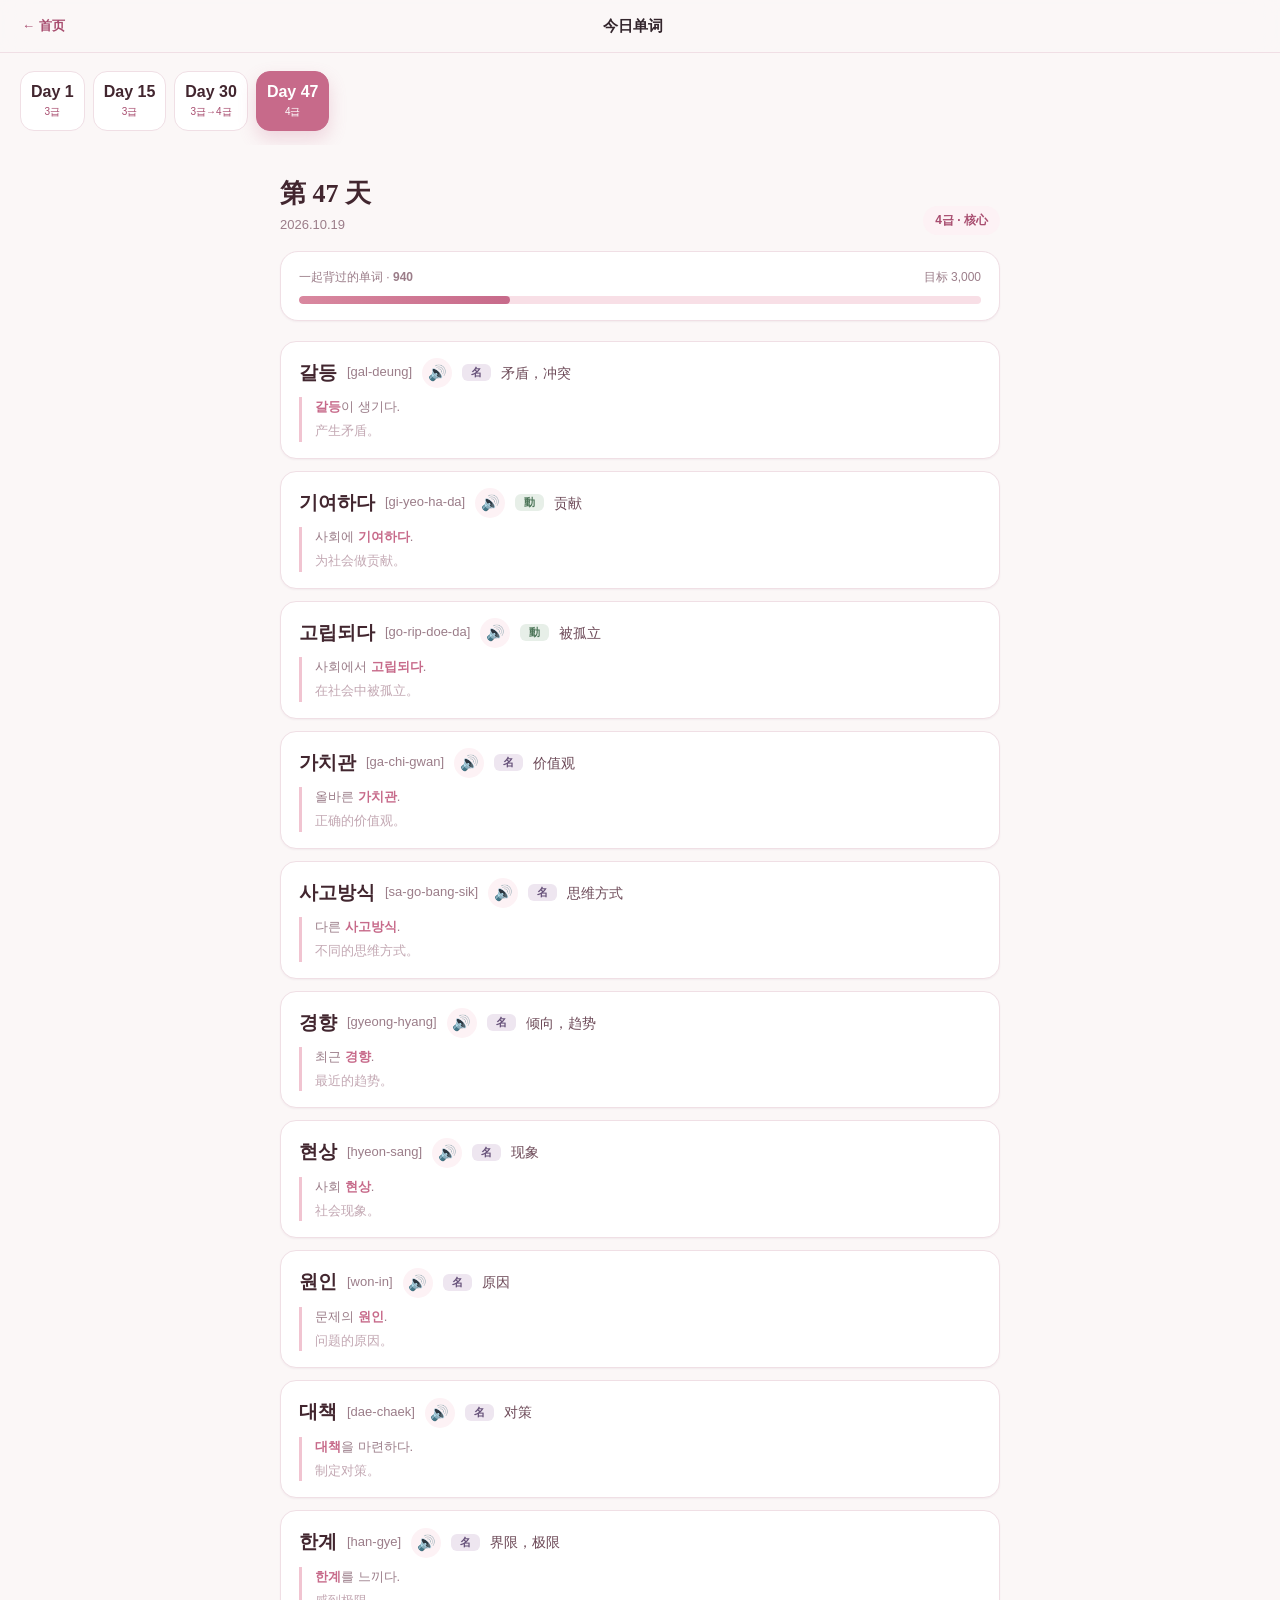
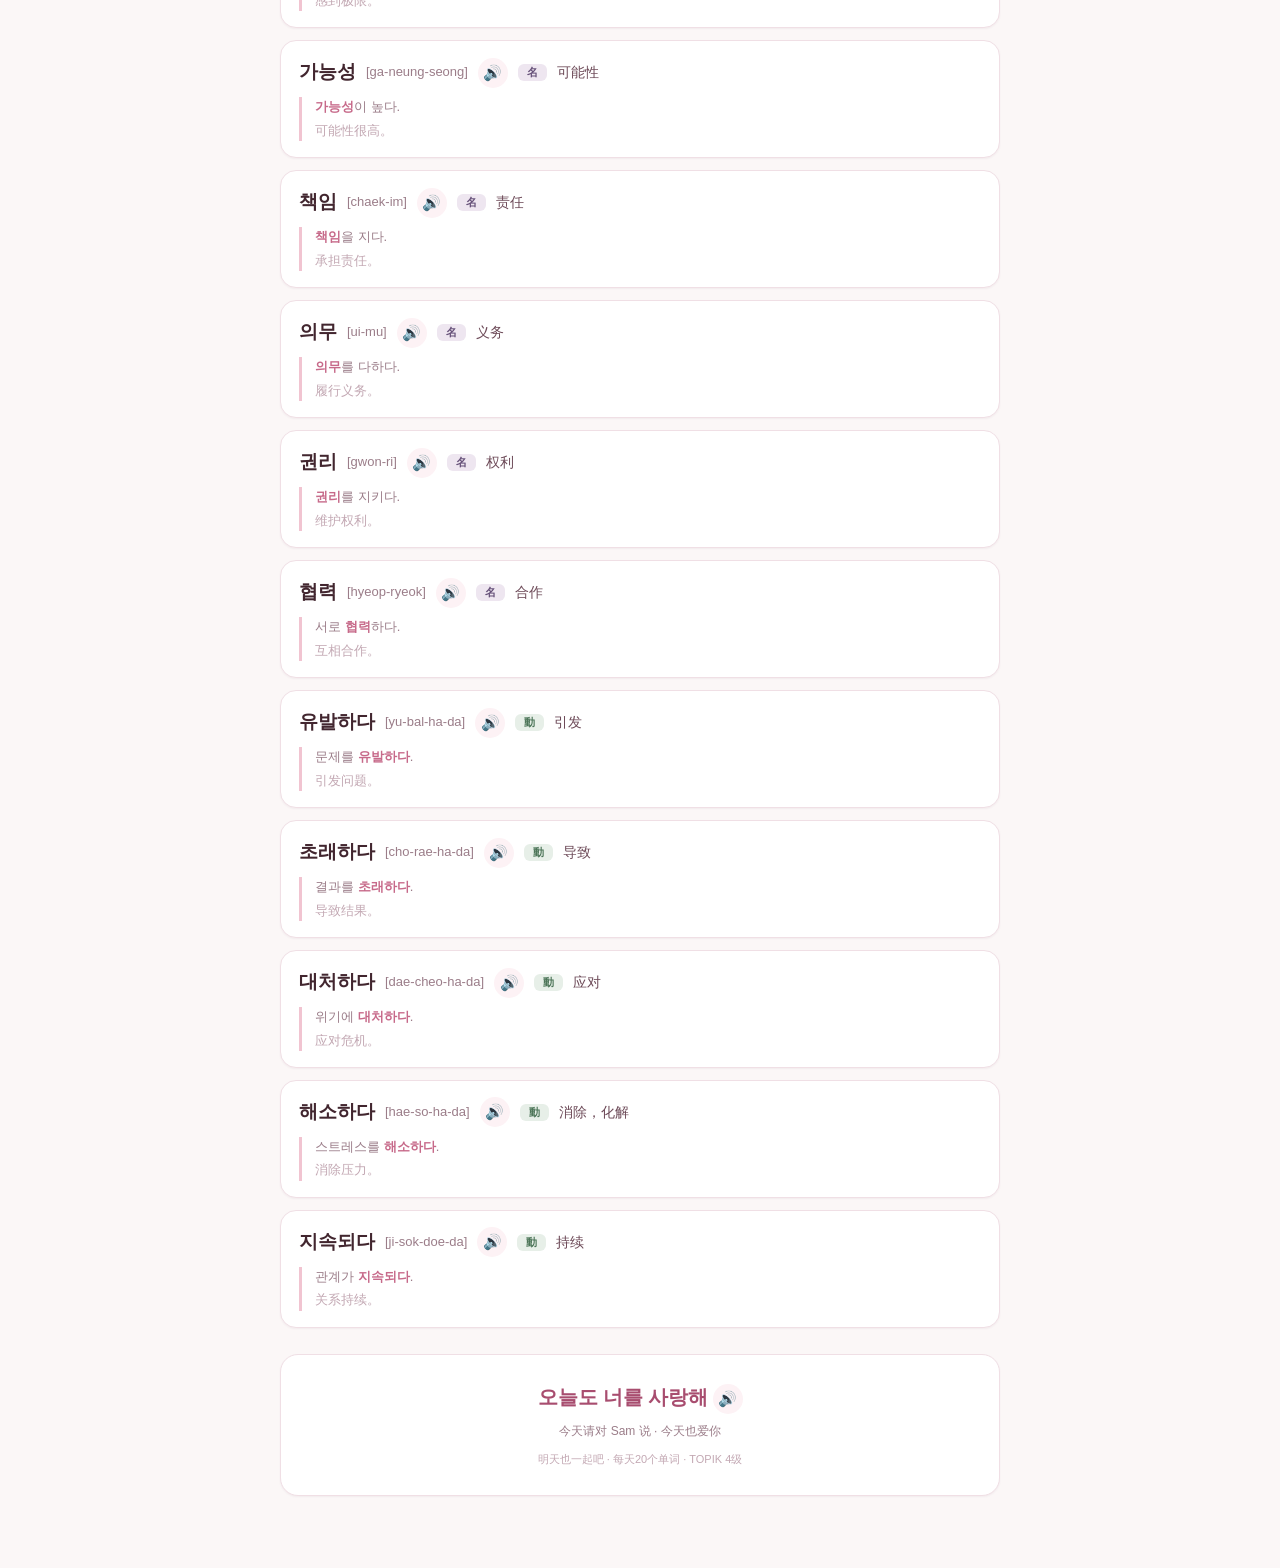
==== web.html @ e9003b04 "Sam和Chase的韩语计划 · 学习网站" ====
<!DOCTYPE html>
<html lang="zh-CN">
<head>
<meta charset="UTF-8">
<meta name="viewport" content="width=device-width, initial-scale=1.0">
<title>今日单词 · Sam和Chase的韩语计划</title>
<link rel="stylesheet" href="style.css">
<style>
  .day-strip {
    display: flex;
    gap: 8px;
    overflow-x: auto;
    padding: 18px 20px 14px;
    scrollbar-width: none;
  }
  .day-strip::-webkit-scrollbar { display: none; }
  .day-btn {
    flex: none;
    min-width: 60px;
    padding: 11px 10px;
    border-radius: 14px;
    border: 1px solid var(--line);
    background: var(--surface);
    color: var(--muted);
    font-size: 12px;
    text-align: center;
    transition: all .15s ease;
  }
  .day-btn .d { display: block; font-size: 16px; font-weight: 700; color: var(--plum); }
  .day-btn .lvl { display: block; font-size: 10px; margin-top: 4px; color: var(--rose-600); }
  .day-btn.active { background: var(--rose-500); border-color: var(--rose-500); color: #fff; box-shadow: 0 8px 18px rgba(199,106,138,0.24); }
  .day-btn.active .d, .day-btn.active .lvl { color: #fff; }

  .day-head {
    display: flex;
    align-items: flex-end;
    justify-content: space-between;
    margin: 8px 0 16px;
  }
  .day-head .big {
    font-family: var(--serif);
    font-size: 26px;
    font-weight: 700;
    color: var(--plum);
  }
  .day-head .date {
    font-size: 13px;
    color: var(--muted);
  }
  .level-pill {
    font-size: 12px;
    font-weight: 600;
    color: var(--rose-600);
    background: var(--rose-50);
    padding: 5px 12px;
    border-radius: 999px;
  }
  .progress-card {
    padding: 16px 18px;
    margin-bottom: 20px;
  }
  .progress-card .labels {
    display: flex;
    justify-content: space-between;
    font-size: 12px;
    color: var(--muted);
    margin-bottom: 8px;
  }
  .progress-card .bar {
    height: 8px;
    background: var(--rose-100);
    border-radius: 999px;
    overflow: hidden;
  }
  .progress-card .fill {
    height: 8px;
    background: linear-gradient(90deg, var(--rose-400), var(--rose-500));
    border-radius: 999px;
    transition: width .4s ease;
  }
  .footer-note {
    text-align: center;
    margin-top: 26px;
    padding: 26px 22px;
  }
  .footer-note .love {
    font-family: var(--serif);
    font-size: 20px;
    font-weight: 700;
    color: var(--rose-600);
  }
  .footer-note .hint {
    font-size: 12px;
    color: var(--muted);
    margin-top: 8px;
  }
  .footer-note .sub {
    font-size: 11px;
    color: #c3a8b3;
    margin-top: 10px;
  }
</style>
</head>
<body>

<div class="topbar">
  <a class="back" href="index.html">← 首页</a>
  <span class="brand">今日单词</span>
  <span class="spacer"></span>
</div>

<div class="day-strip" id="dayStrip"></div>

<div class="wrap" style="padding-top:20px;">
  <div class="day-head">
    <div>
      <div class="big" id="dayTitle">第 47 天</div>
      <div class="date" id="dayDate">2026.10.19</div>
    </div>
    <span class="level-pill" id="dayLevel">4급 · 核心</span>
  </div>

  <div class="card progress-card">
    <div class="labels">
      <span>一起背过的单词 · <b id="learnedCount">940</b></span>
      <span>目标 3,000</span>
    </div>
    <div class="bar"><div class="fill" id="progressFill" style="width:31%;"></div></div>
  </div>

  <div id="wordArea"></div>

  <div class="card footer-note">
    <div class="love">오늘도 너를 사랑해 <a class="speak" href="#" onclick="playPhrase(event, this);return false;">🔊</a></div>
    <div class="hint">今天请对 Sam 说 · 今天也爱你</div>
    <div class="sub">明天也一起吧 · 每天20个单词 · TOPIK 4级</div>
  </div>
</div>

<script>
  let days = [];

  const posClass = { "名": "tag-name", "動": "tag-verb", "形": "tag-adj", "副": "tag-adv" };

  function ttsUrl(text) {
    return "https://translate.google.com/translate_tts?ie=UTF-8&client=tw-ob&q=" + encodeURIComponent(text) + "&tl=ko";
  }

  function playPhrase(e, el) {
    e.preventDefault();
    const a = new Audio(ttsUrl("오늘도 너를 사랑해"));
    a.play();
  }

  function renderStrip() {
    document.getElementById("dayStrip").innerHTML = days.map(d =>
      '<button class="day-btn" data-day="' + d.day + '">' +
        '<span class="d">Day ' + d.day + '</span>' +
        '<span class="lvl">' + d.level + '</span>' +
      '</button>'
    ).join("");
    document.querySelectorAll(".day-btn").forEach(btn => {
      btn.addEventListener("click", () => selectDay(Number(btn.dataset.day)));
    });
  }

  function selectDay(day) {
    const d = days.find(x => x.day === day);
    if (!d) return;
    document.querySelectorAll(".day-btn").forEach(b => b.classList.remove("active"));
    document.querySelector('.day-btn[data-day="' + day + '"]').classList.add("active");
    document.getElementById("dayTitle").textContent = "第 " + d.day + " 天";
    document.getElementById("dayDate").textContent = d.date;
    document.getElementById("dayLevel").textContent = d.level + " · " + d.label;
    const learned = d.learned || d.day * 20;
    document.getElementById("learnedCount").textContent = learned;
    document.getElementById("progressFill").style.width = Math.round((learned / 3000) * 100) + "%";

    document.getElementById("wordArea").innerHTML = d.words.map(w => {
      const ex = w.example.replace(w.kr, "<b>" + w.kr + "</b>");
      return '<div class="word-card">' +
        '<div class="row">' +
          '<span class="kr">' + w.kr + '</span>' +
          '<span class="roman">[' + w.roman + ']</span>' +
          '<a class="speak" href="' + ttsUrl(w.kr) + '" target="_blank" onclick="var a=new Audio(this.href);a.play();return false;">🔊</a>' +
          '<span class="tag ' + (posClass[w.pos] || 'tag-other') + '">' + w.pos + '</span>' +
          '<span class="meaning">' + w.meaning + '</span>' +
        '</div>' +
        '<div class="example">' + ex + '<span class="cn">' + w.cn + '</span></div>' +
      '</div>';
    }).join("");
  }

  fetch("data/daily.json")
    .then(r => r.json())
    .then(data => {
      days = data;
      renderStrip();
      selectDay(days[days.length - 1].day);
    })
    .catch(() => {
      document.getElementById("wordArea").innerHTML = '<div class="empty">单词加载失败</div>';
    });
</script>
</body>
</html>
---- style.css ----
:root {
  --bg: #fbf7f7;
  --surface: #ffffff;
  --rose-50: #fdf2f5;
  --rose-100: #f8dfe6;
  --rose-200: #f1c4d1;
  --rose-300: #e6a5bb;
  --rose-400: #d9889f;
  --rose-500: #c76a8a;
  --rose-600: #a84d6f;
  --berry: #6d3a52;
  --plum: #42262f;
  --ink: #33252c;
  --muted: #9b7d89;
  --line: #f0dfe5;
  --sage: #6f8f7c;
  --gold: #c9956b;
  --shadow-sm: 0 1px 2px rgba(109, 58, 82, 0.06);
  --shadow-md: 0 10px 30px rgba(109, 58, 82, 0.10);
  --shadow-lg: 0 24px 60px rgba(109, 58, 82, 0.16);
  --serif: Georgia, "Songti SC", "Noto Serif SC", "Noto Serif KR", serif;
  --sans: -apple-system, BlinkMacSystemFont, "Segoe UI", "PingFang SC", "Microsoft YaHei", "Noto Sans KR", sans-serif;
}

* {
  box-sizing: border-box;
}

html, body {
  margin: 0;
  padding: 0;
}

body {
  font-family: var(--sans);
  background: var(--bg);
  color: var(--ink);
  line-height: 1.6;
  -webkit-font-smoothing: antialiased;
  text-rendering: optimizeLegibility;
}

a {
  color: inherit;
  text-decoration: none;
}

button {
  font-family: inherit;
  cursor: pointer;
}

.wrap {
  width: 100%;
  max-width: 760px;
  margin: 0 auto;
  padding: 28px 20px 72px;
}

.topbar {
  position: sticky;
  top: 0;
  z-index: 20;
  display: flex;
  align-items: center;
  justify-content: space-between;
  padding: 14px 22px;
  background: rgba(251, 247, 247, 0.82);
  backdrop-filter: blur(14px);
  -webkit-backdrop-filter: blur(14px);
  border-bottom: 1px solid var(--line);
}

.topbar .brand {
  font-family: var(--serif);
  font-size: 15px;
  font-weight: 700;
  letter-spacing: 0;
}

.topbar .back {
  font-size: 13px;
  color: var(--rose-600);
  font-weight: 600;
}

.topbar .spacer {
  width: 56px;
}

.eyebrow {
  font-size: 12px;
  letter-spacing: 3px;
  text-transform: uppercase;
  color: var(--rose-500);
  font-weight: 600;
}

.display {
  font-family: var(--serif);
  font-weight: 700;
  letter-spacing: 0;
  line-height: 1.25;
}

.btn {
  display: inline-flex;
  align-items: center;
  justify-content: center;
  gap: 8px;
  border: none;
  border-radius: 999px;
  font-weight: 600;
  transition: transform .15s ease, box-shadow .15s ease, background .15s ease;
}

.btn:active {
  transform: translateY(1px);
}

.btn-primary {
  background: var(--rose-500);
  color: #fff;
  box-shadow: 0 8px 20px rgba(199, 106, 138, 0.28);
}

.btn-primary:hover {
  background: var(--rose-600);
  transform: translateY(-1px);
  box-shadow: 0 12px 26px rgba(199, 106, 138, 0.32);
}

.btn-ghost {
  background: var(--surface);
  color: var(--rose-600);
  border: 1px solid var(--rose-200);
}

.btn-ghost:hover {
  border-color: var(--rose-400);
}

.card {
  background: var(--surface);
  border: 1px solid var(--line);
  border-radius: 18px;
  box-shadow: var(--shadow-sm);
}

.tag {
  display: inline-flex;
  align-items: center;
  font-size: 11px;
  font-weight: 700;
  padding: 3px 9px;
  border-radius: 6px;
  line-height: 1;
}

.tag-name { background: #eee6f0; color: #665179; }
.tag-verb { background: #e7efe8; color: #4c7558; }
.tag-adj { background: #f8ebe0; color: #b56f42; }
.tag-adv { background: #f1e4ea; color: #965a78; }
.tag-other { background: #eeeef1; color: #6b6b7a; }

.chip {
  padding: 8px 15px;
  border-radius: 999px;
  border: 1px solid var(--rose-200);
  background: var(--surface);
  color: var(--muted);
  font-size: 13px;
  font-weight: 600;
  transition: all .15s ease;
}

.chip.active {
  background: var(--rose-500);
  border-color: var(--rose-500);
  color: #fff;
}

.search {
  flex: 1 1 200px;
  min-width: 160px;
  padding: 11px 16px;
  border: 1px solid var(--line);
  border-radius: 12px;
  font-size: 14px;
  background: var(--surface);
  color: var(--ink);
  outline: none;
  transition: border-color .15s ease, box-shadow .15s ease;
}

.search:focus {
  border-color: var(--rose-300);
  box-shadow: 0 0 0 3px rgba(217, 136, 159, 0.14);
}

.empty {
  text-align: center;
  color: var(--muted);
  padding: 48px 0;
  font-size: 14px;
}

.word-card {
  background: var(--surface);
  border: 1px solid var(--line);
  border-radius: 16px;
  padding: 16px 18px;
  margin-bottom: 12px;
  box-shadow: var(--shadow-sm);
  transition: transform .15s ease, box-shadow .15s ease;
}

.word-card:hover {
  transform: translateY(-2px);
  box-shadow: var(--shadow-md);
}

.word-card .row {
  display: flex;
  align-items: center;
  gap: 10px;
  flex-wrap: wrap;
}

.word-card .kr {
  font-size: 19px;
  font-weight: 700;
  color: var(--plum);
  letter-spacing: 0;
}

.word-card .roman {
  font-size: 13px;
  color: var(--muted);
}

.word-card .meaning {
  font-size: 14px;
  color: #6d4a58;
}

.word-card .example {
  margin-top: 9px;
  padding-left: 13px;
  border-left: 3px solid var(--rose-200);
  font-size: 13px;
  color: var(--muted);
}

.word-card .example b {
  color: var(--rose-500);
  font-weight: 600;
}

.word-card .example .cn {
  display: block;
  color: #c3a8b3;
  margin-top: 3px;
}

.speak {
  display: inline-flex;
  align-items: center;
  justify-content: center;
  width: 30px;
  height: 30px;
  border-radius: 50%;
  background: var(--rose-50);
  color: var(--rose-600);
  font-size: 15px;
  cursor: pointer;
  transition: background .15s ease, transform .15s ease;
}

.speak:hover {
  background: var(--rose-100);
  transform: scale(1.06);
}

@media (max-width: 560px) {
  .wrap { padding: 20px 16px 56px; }
}
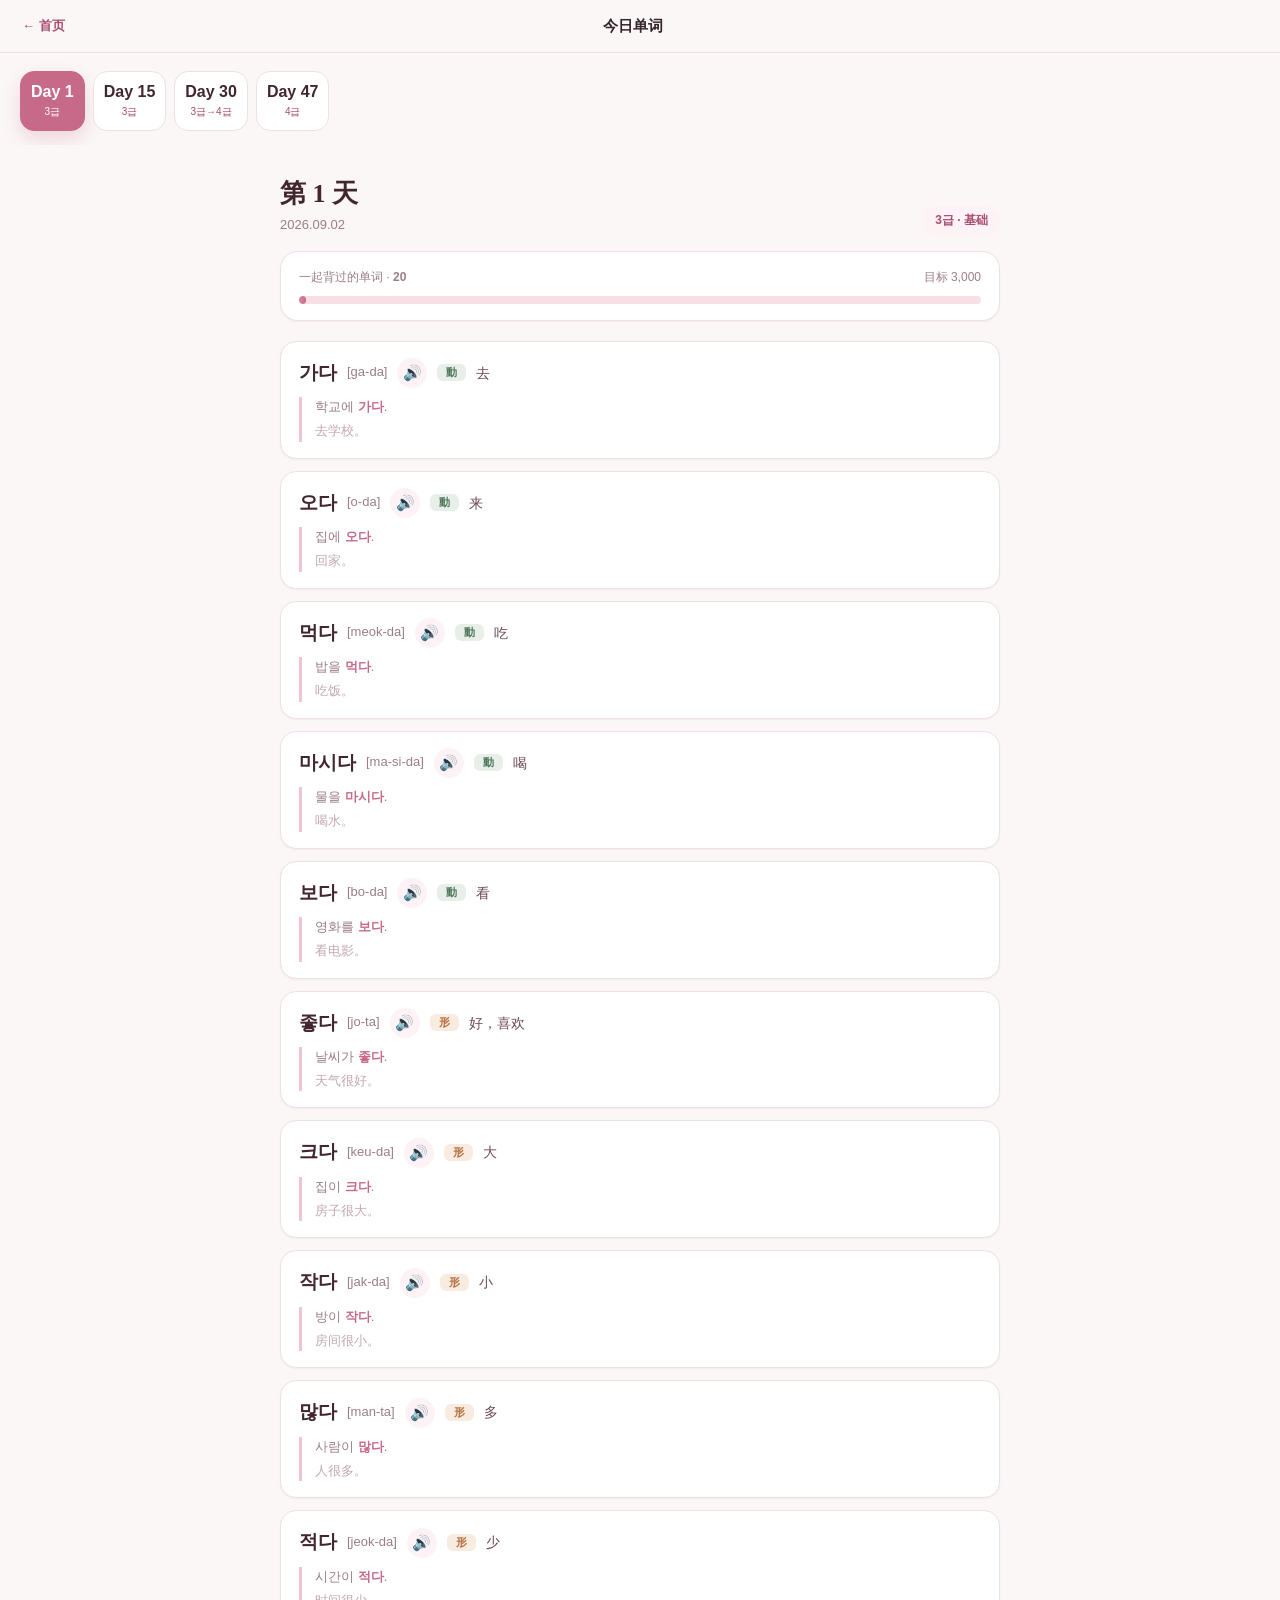
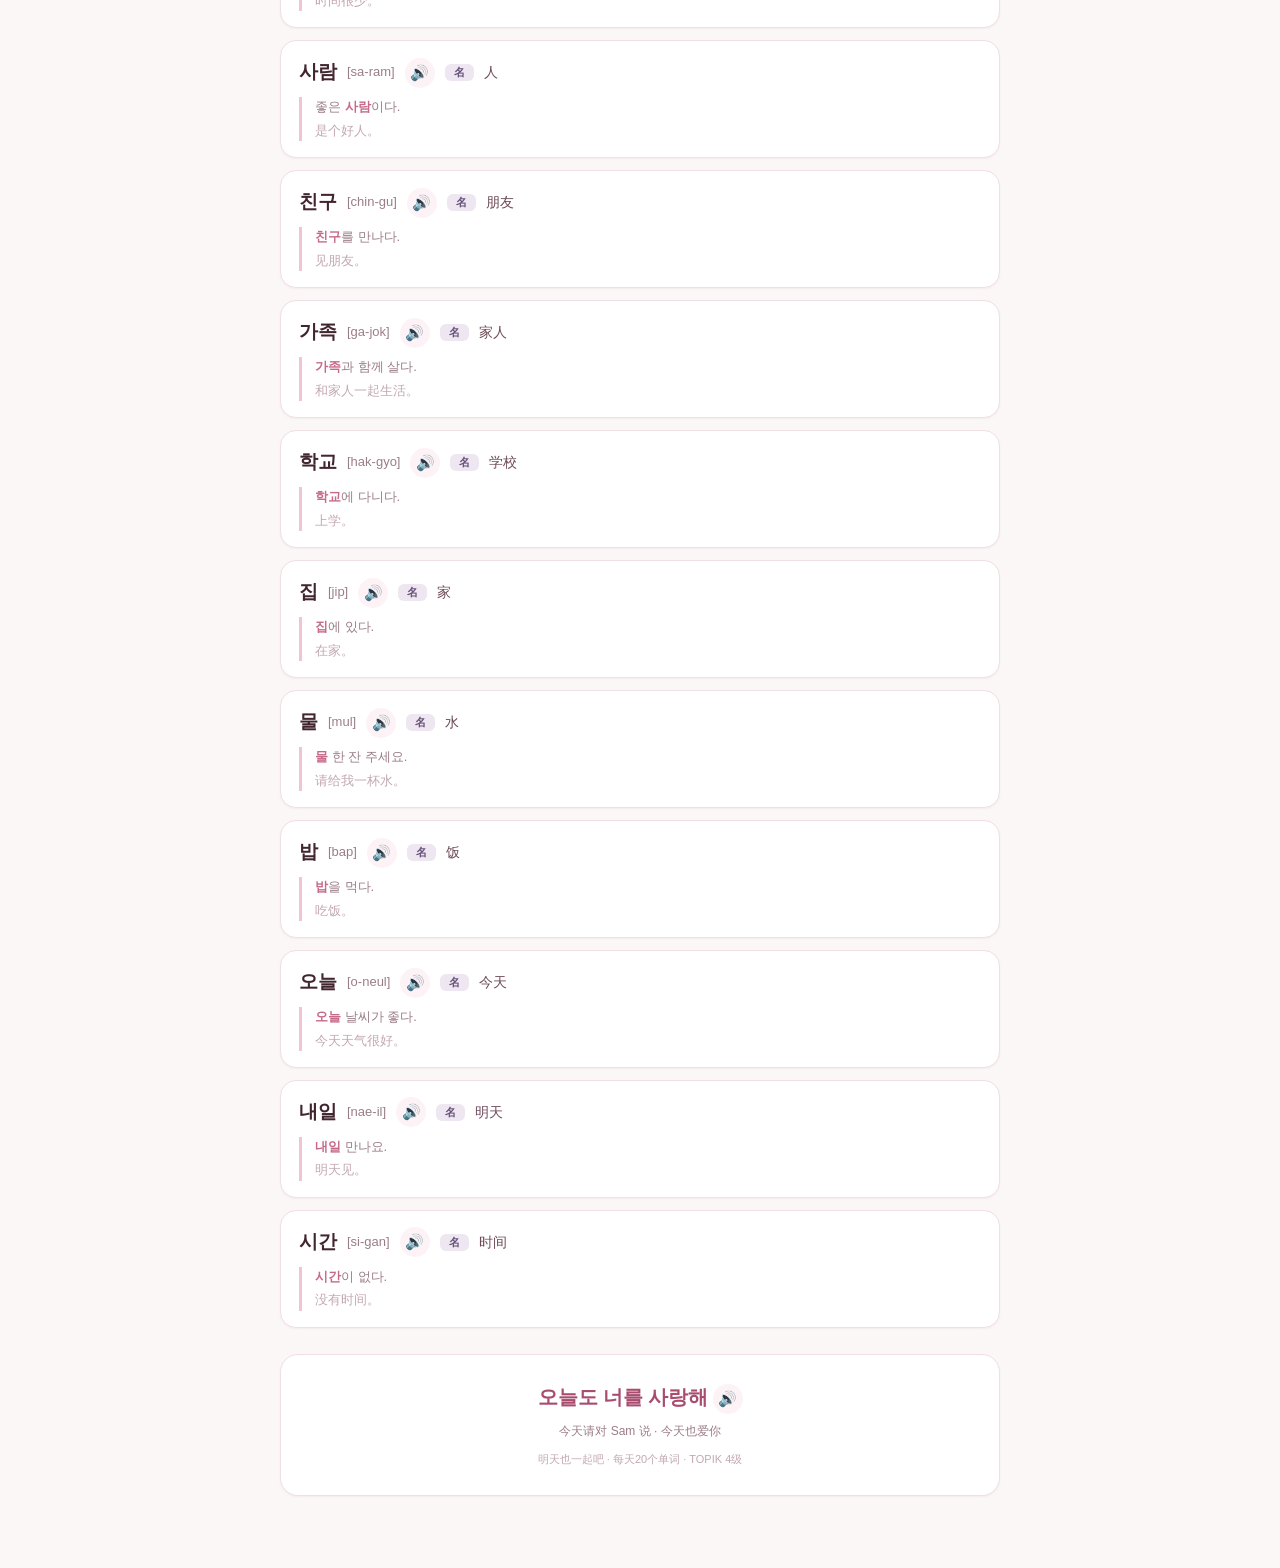
==== commit 605f6f47: "从第1天开始学习" ====
--- a/web.html
+++ b/web.html
@@ -196,7 +196,7 @@
     .then(data => {
       days = data;
       renderStrip();
-      selectDay(days[days.length - 1].day);
+      selectDay(days[0].day);
     })
     .catch(() => {
       document.getElementById("wordArea").innerHTML = '<div class="empty">单词加载失败</div>';
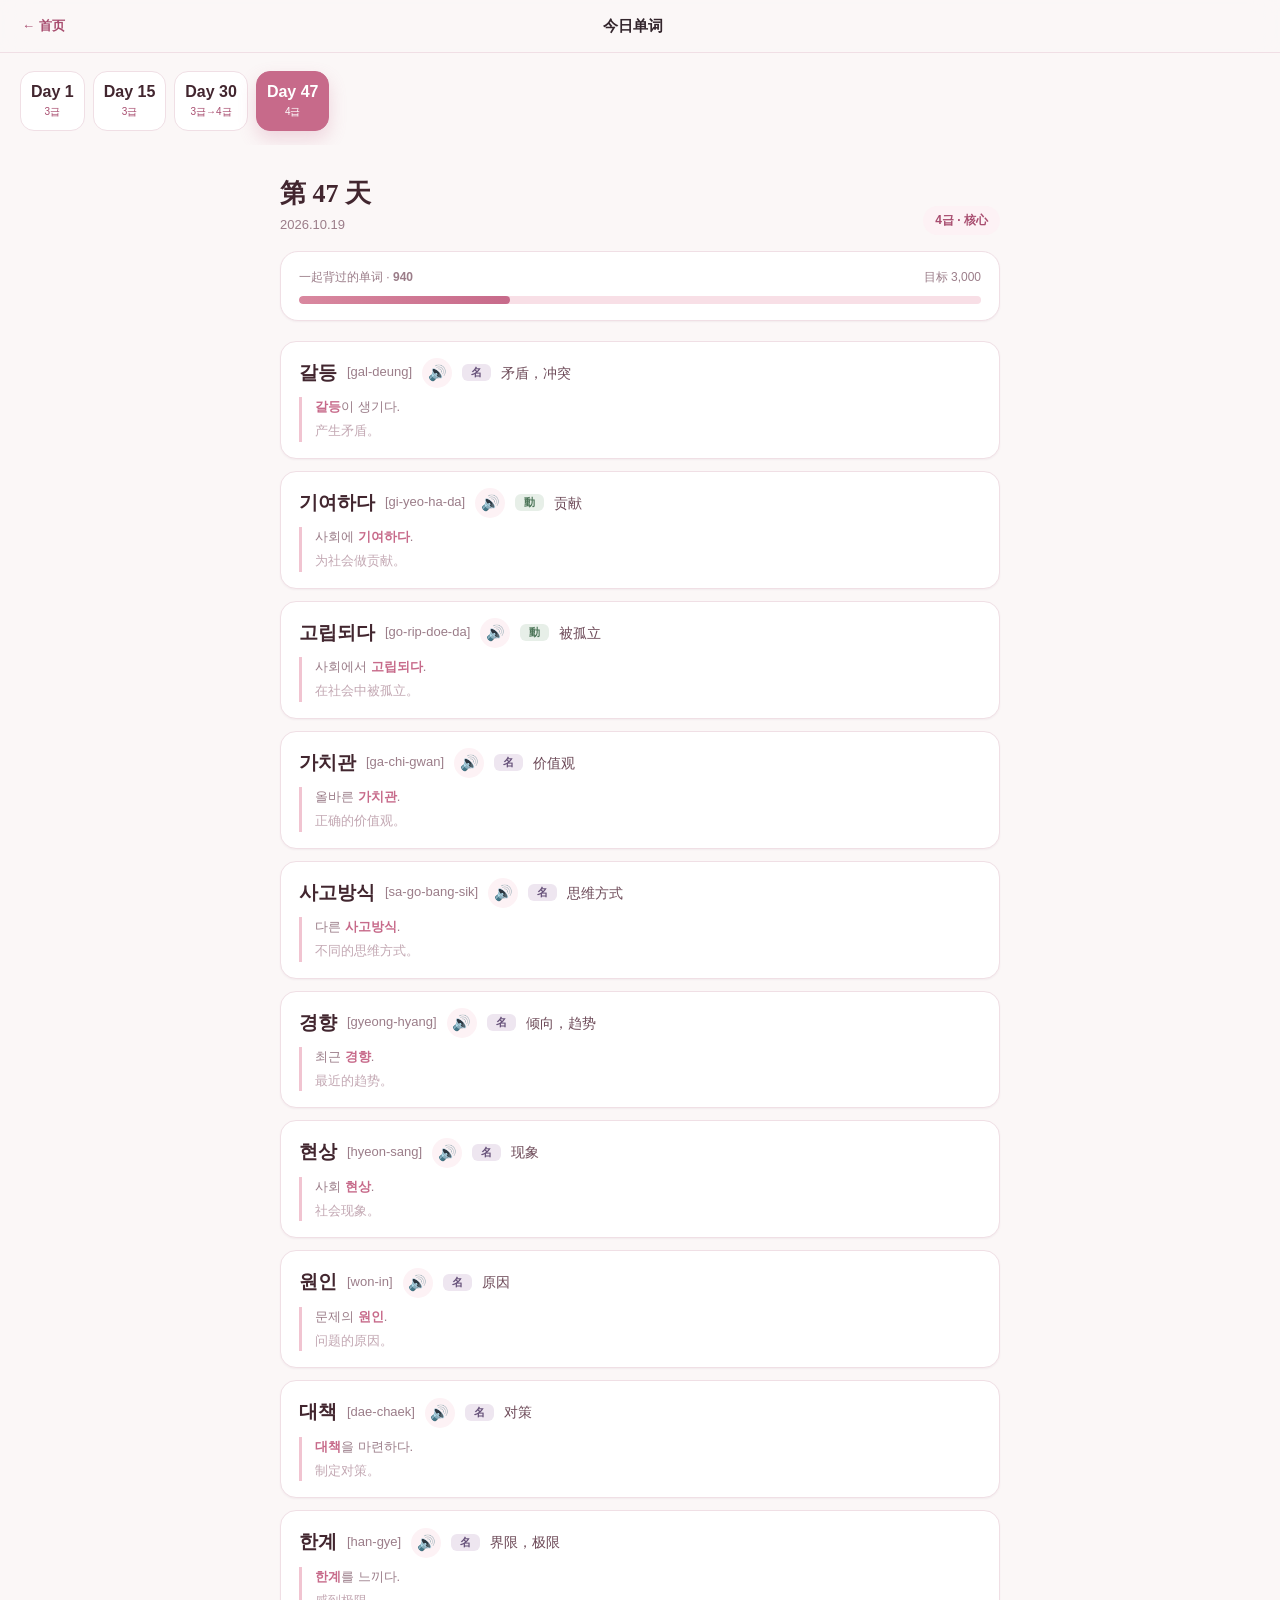
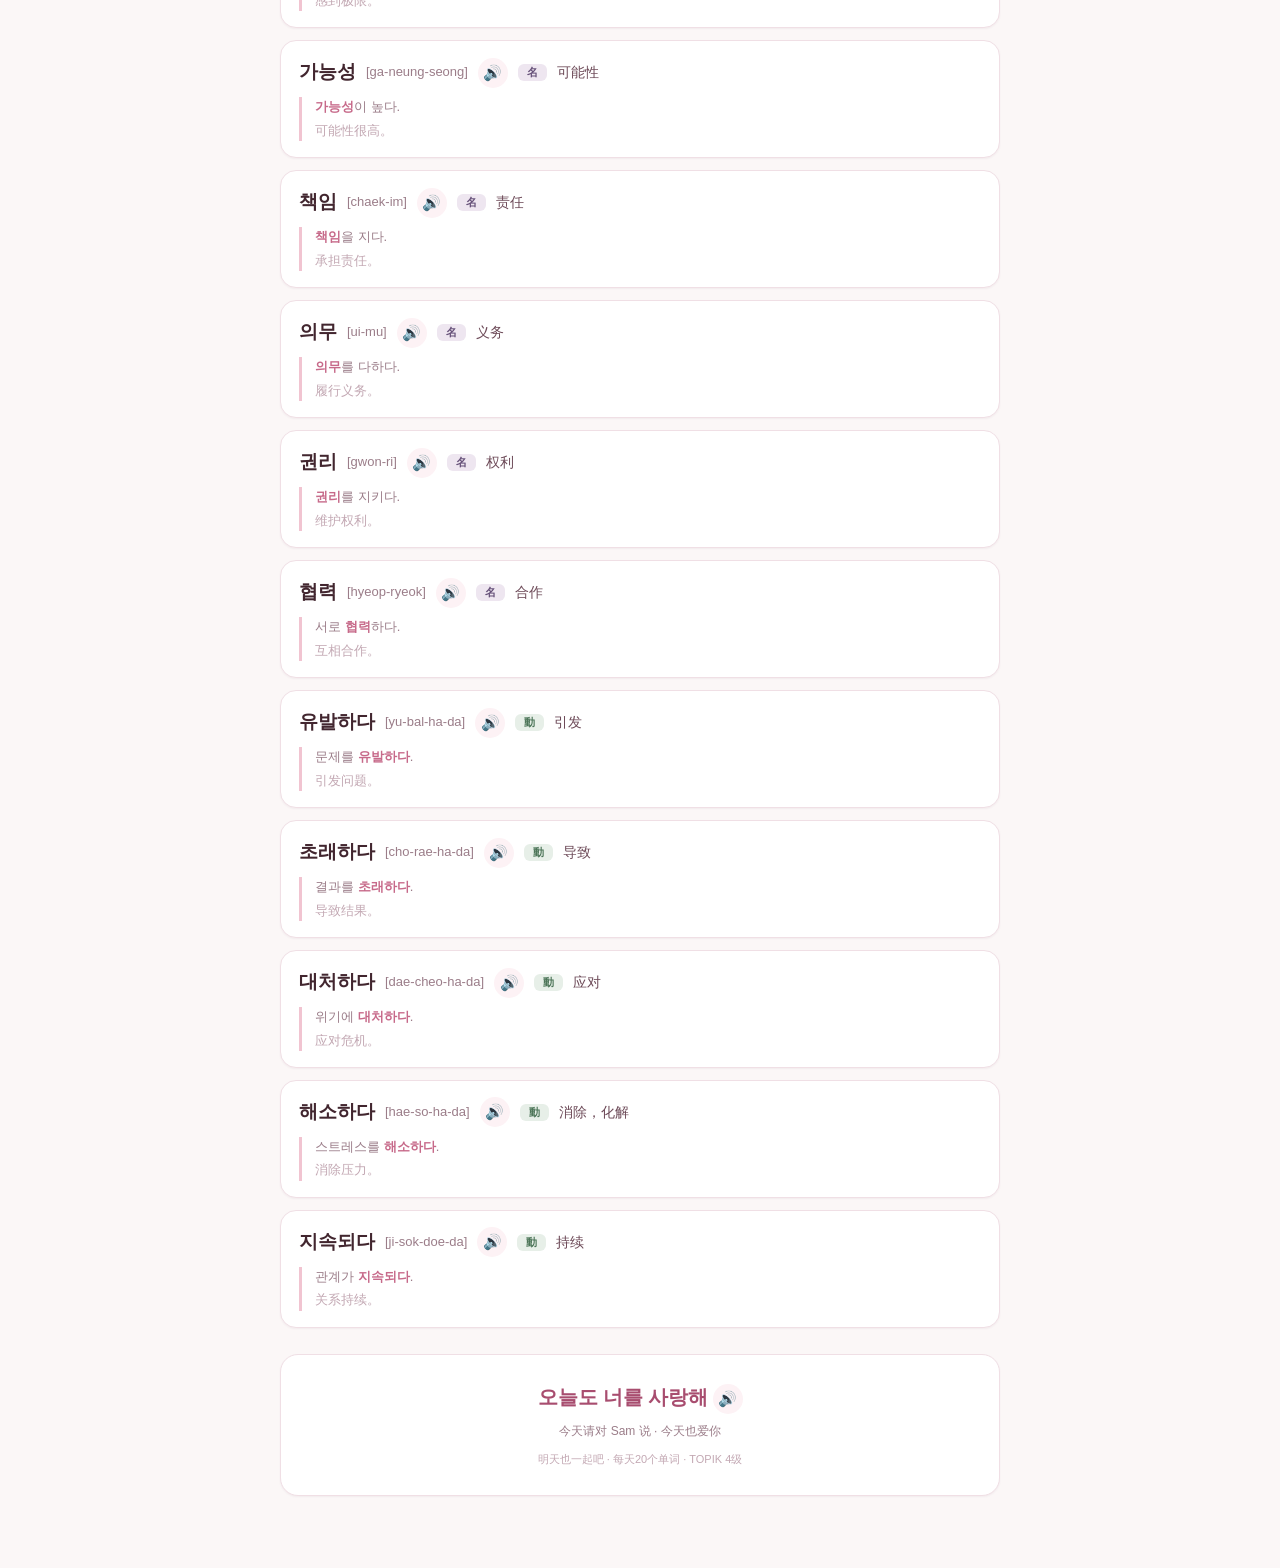
==== commit 5df392a9: "只显示已到达的学习天数" ====
--- a/web.html
+++ b/web.html
@@ -152,6 +152,11 @@
     a.play();
   }
 
+  function currentDayNum() {
+    const start = new Date("2026-09-02T00:00:00+08:00");
+    return Math.floor((Date.now() - start.getTime()) / 86400000) + 1;
+  }
+
   function renderStrip() {
     document.getElementById("dayStrip").innerHTML = days.map(d =>
       '<button class="day-btn" data-day="' + d.day + '">' +
@@ -194,9 +199,10 @@
   fetch("data/daily.json")
     .then(r => r.json())
     .then(data => {
-      days = data;
+      const cur = currentDayNum();
+      days = data.filter(d => d.day <= cur);
       renderStrip();
-      selectDay(days[0].day);
+      selectDay(days[days.length - 1].day);
     })
     .catch(() => {
       document.getElementById("wordArea").innerHTML = '<div class="empty">单词加载失败</div>';
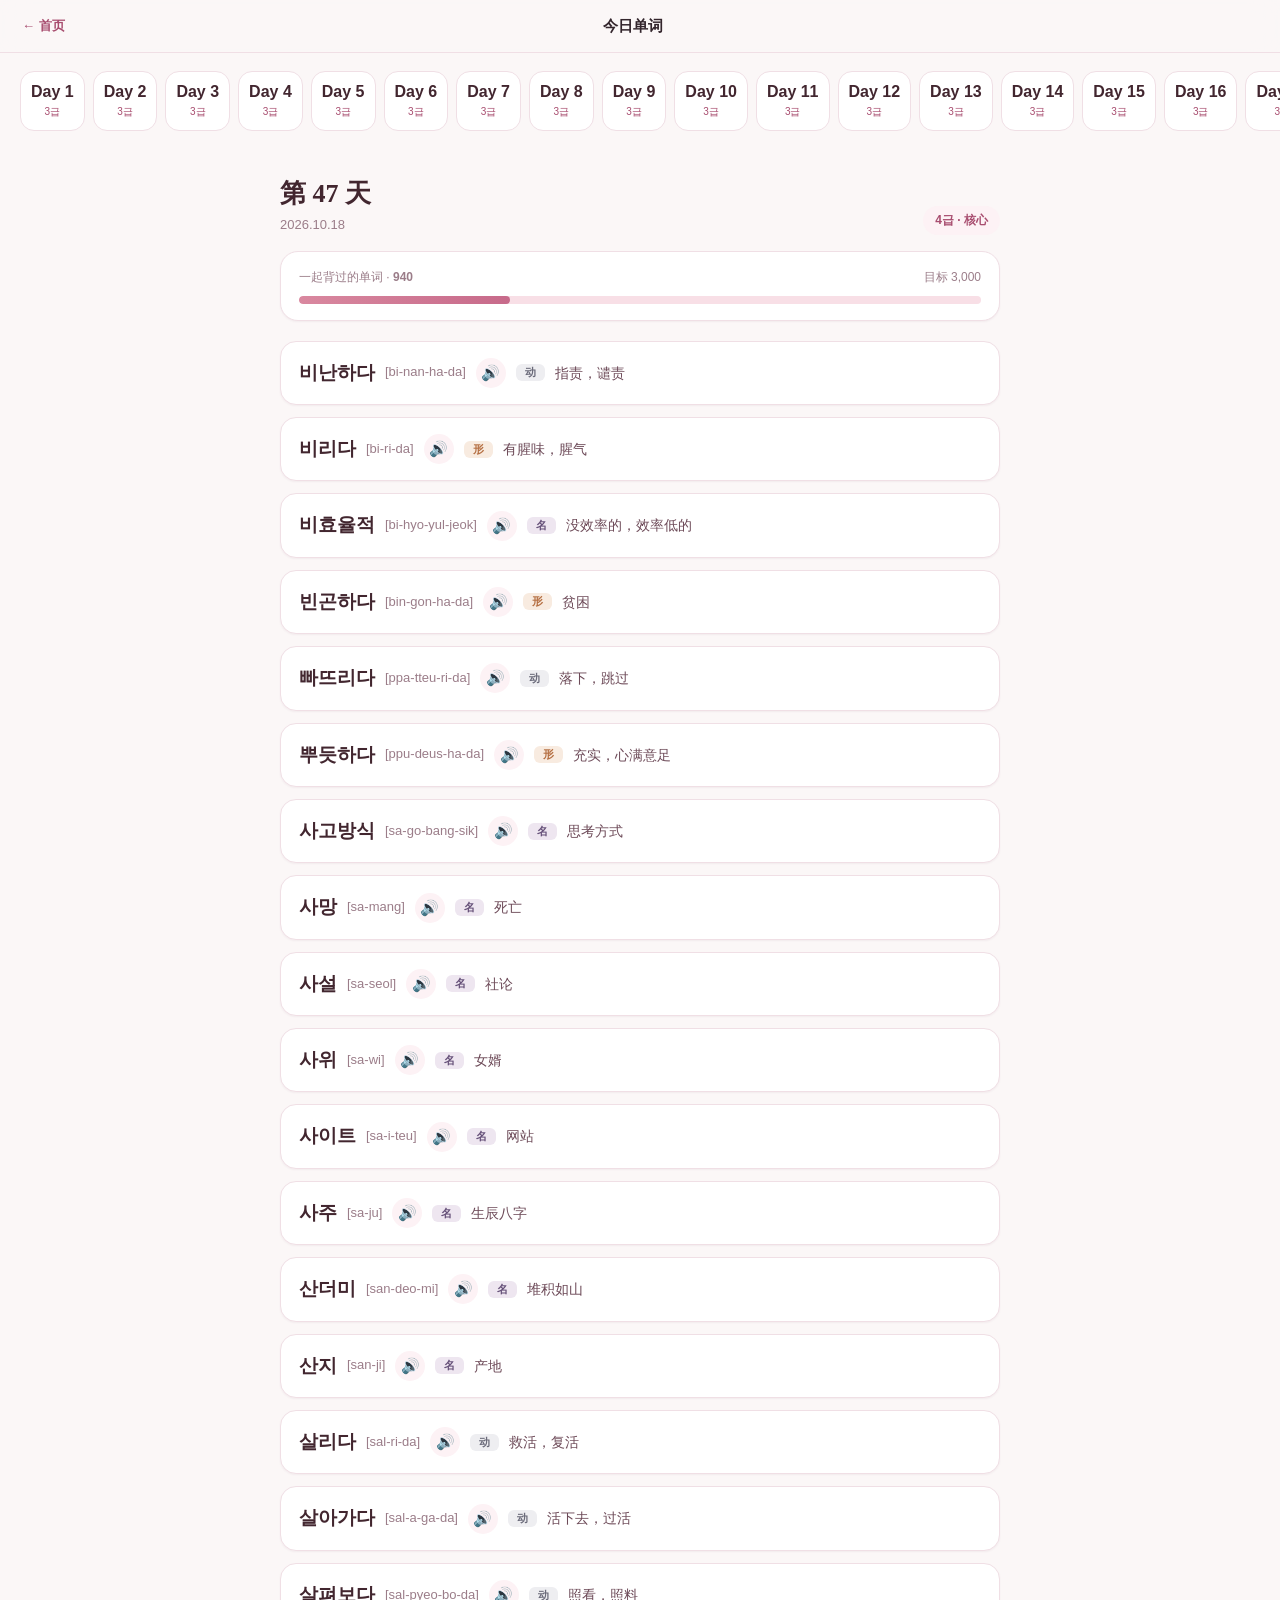
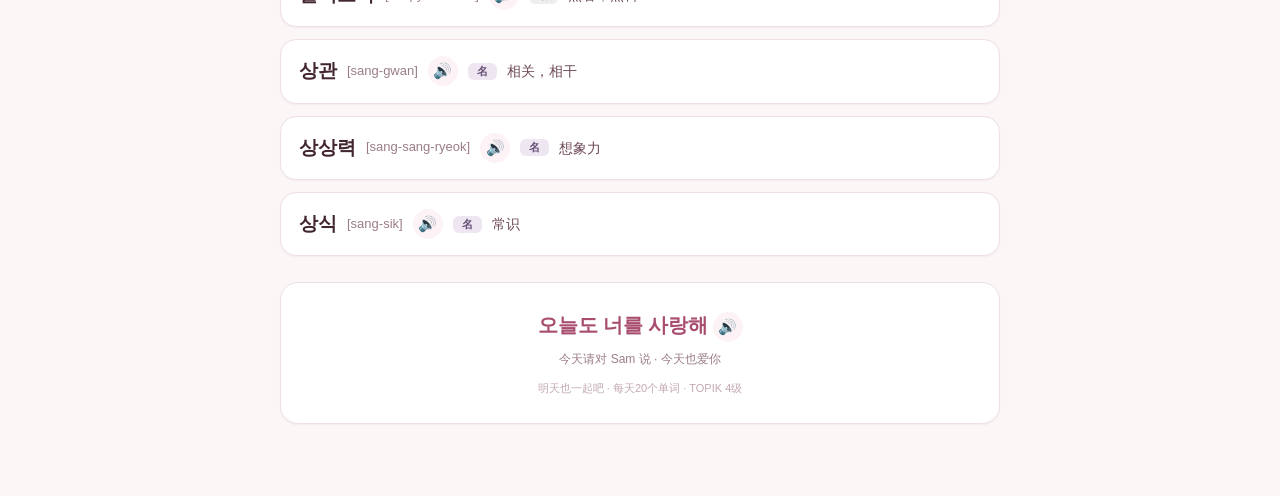
==== commit fda4bd84: "补全47天940词 + 优化空例句显示" ====
--- a/web.html
+++ b/web.html
@@ -182,7 +182,9 @@
     document.getElementById("progressFill").style.width = Math.round((learned / 3000) * 100) + "%";
 
     document.getElementById("wordArea").innerHTML = d.words.map(w => {
-      const ex = w.example.replace(w.kr, "<b>" + w.kr + "</b>");
+      const exHtml = w.example
+        ? '<div class="example">' + w.example.replace(w.kr, "<b>" + w.kr + "</b>") + '<span class="cn">' + w.cn + '</span></div>'
+        : '';
       return '<div class="word-card">' +
         '<div class="row">' +
           '<span class="kr">' + w.kr + '</span>' +
@@ -191,7 +193,7 @@
           '<span class="tag ' + (posClass[w.pos] || 'tag-other') + '">' + w.pos + '</span>' +
           '<span class="meaning">' + w.meaning + '</span>' +
         '</div>' +
-        '<div class="example">' + ex + '<span class="cn">' + w.cn + '</span></div>' +
+        exHtml +
       '</div>';
     }).join("");
   }
